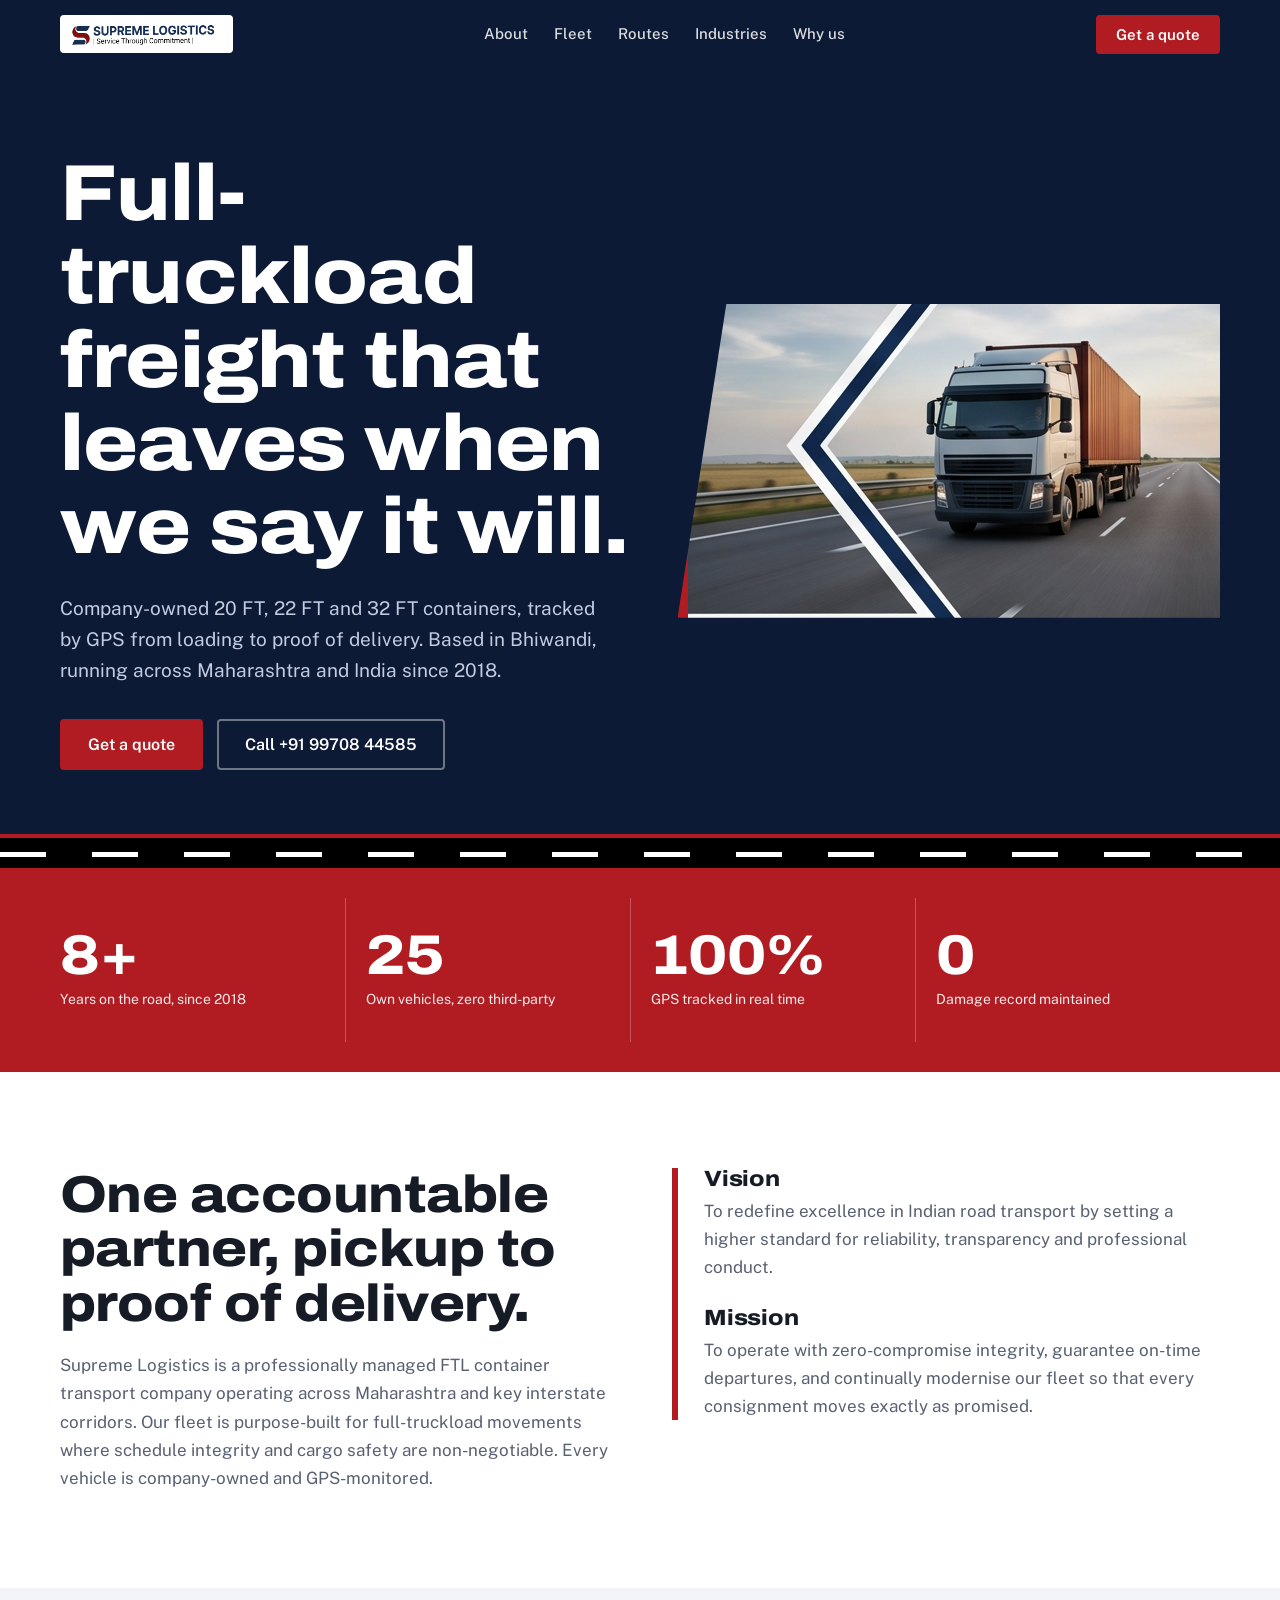
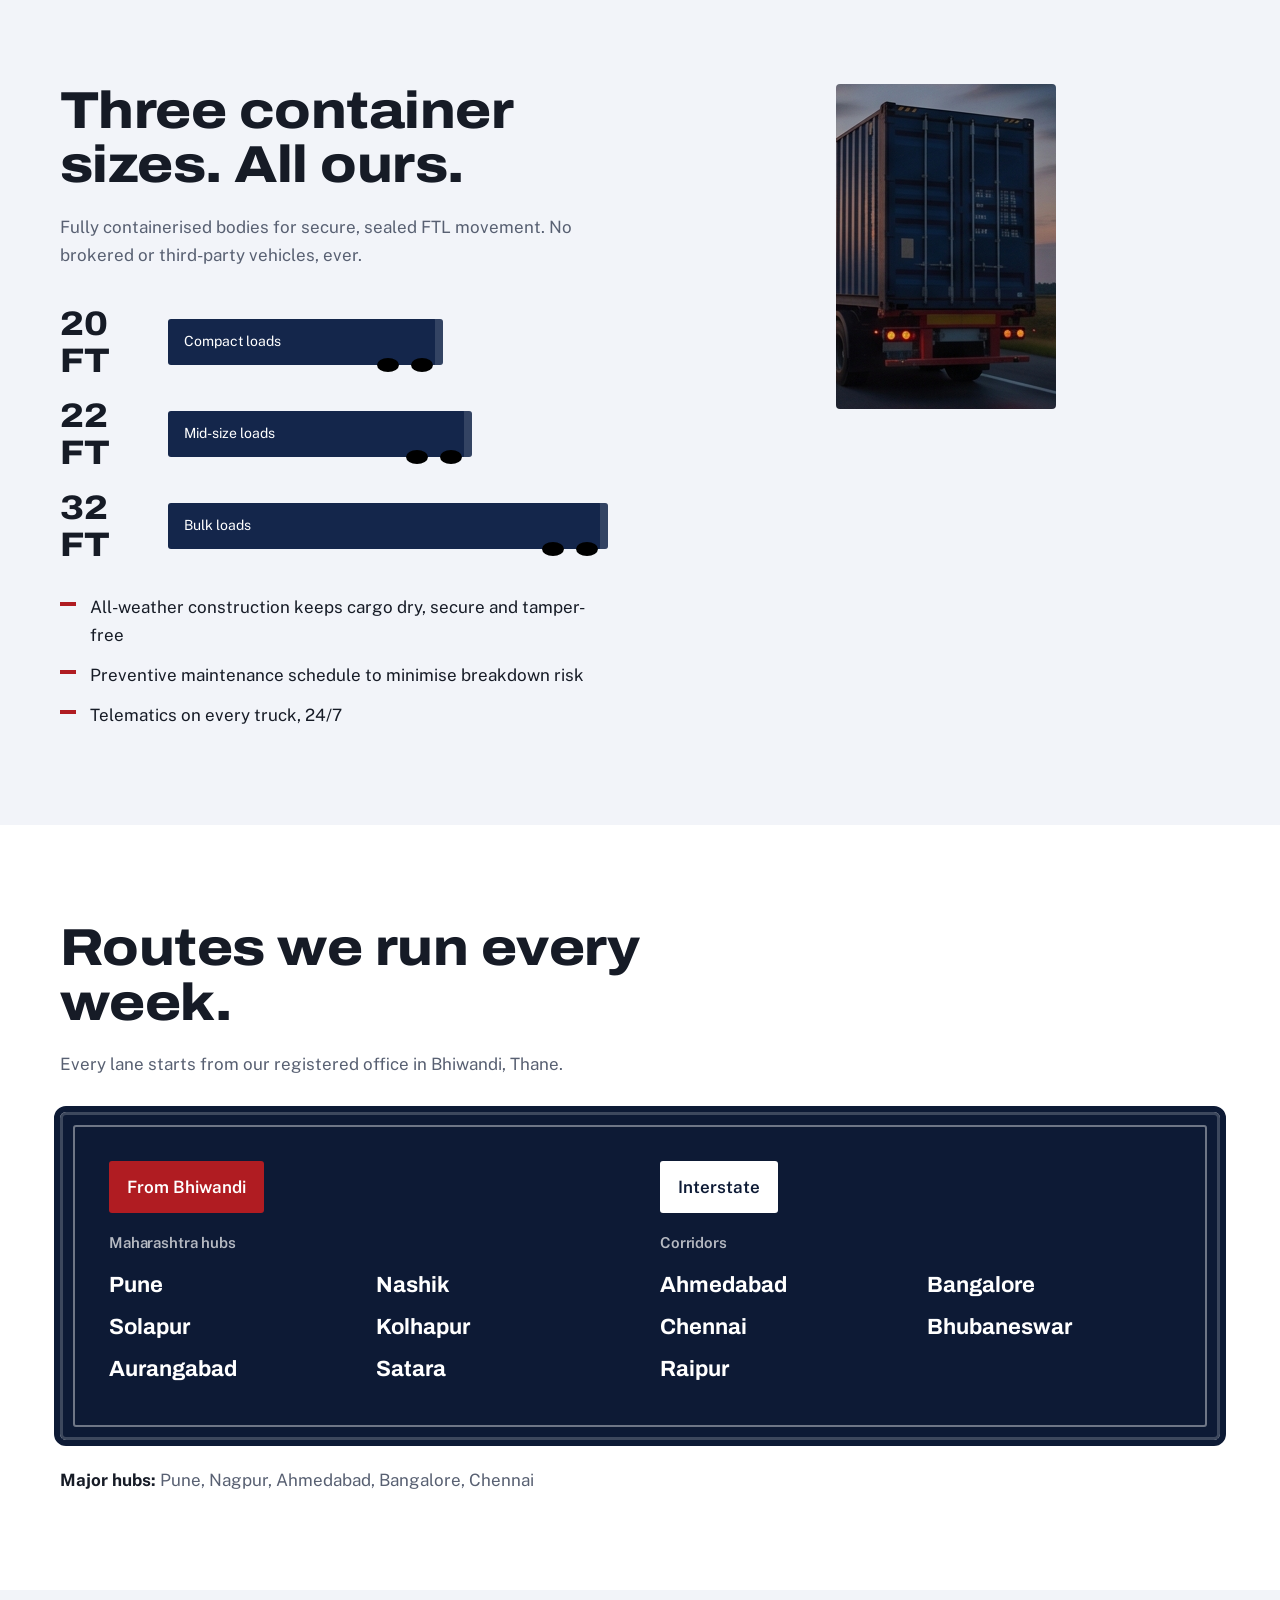
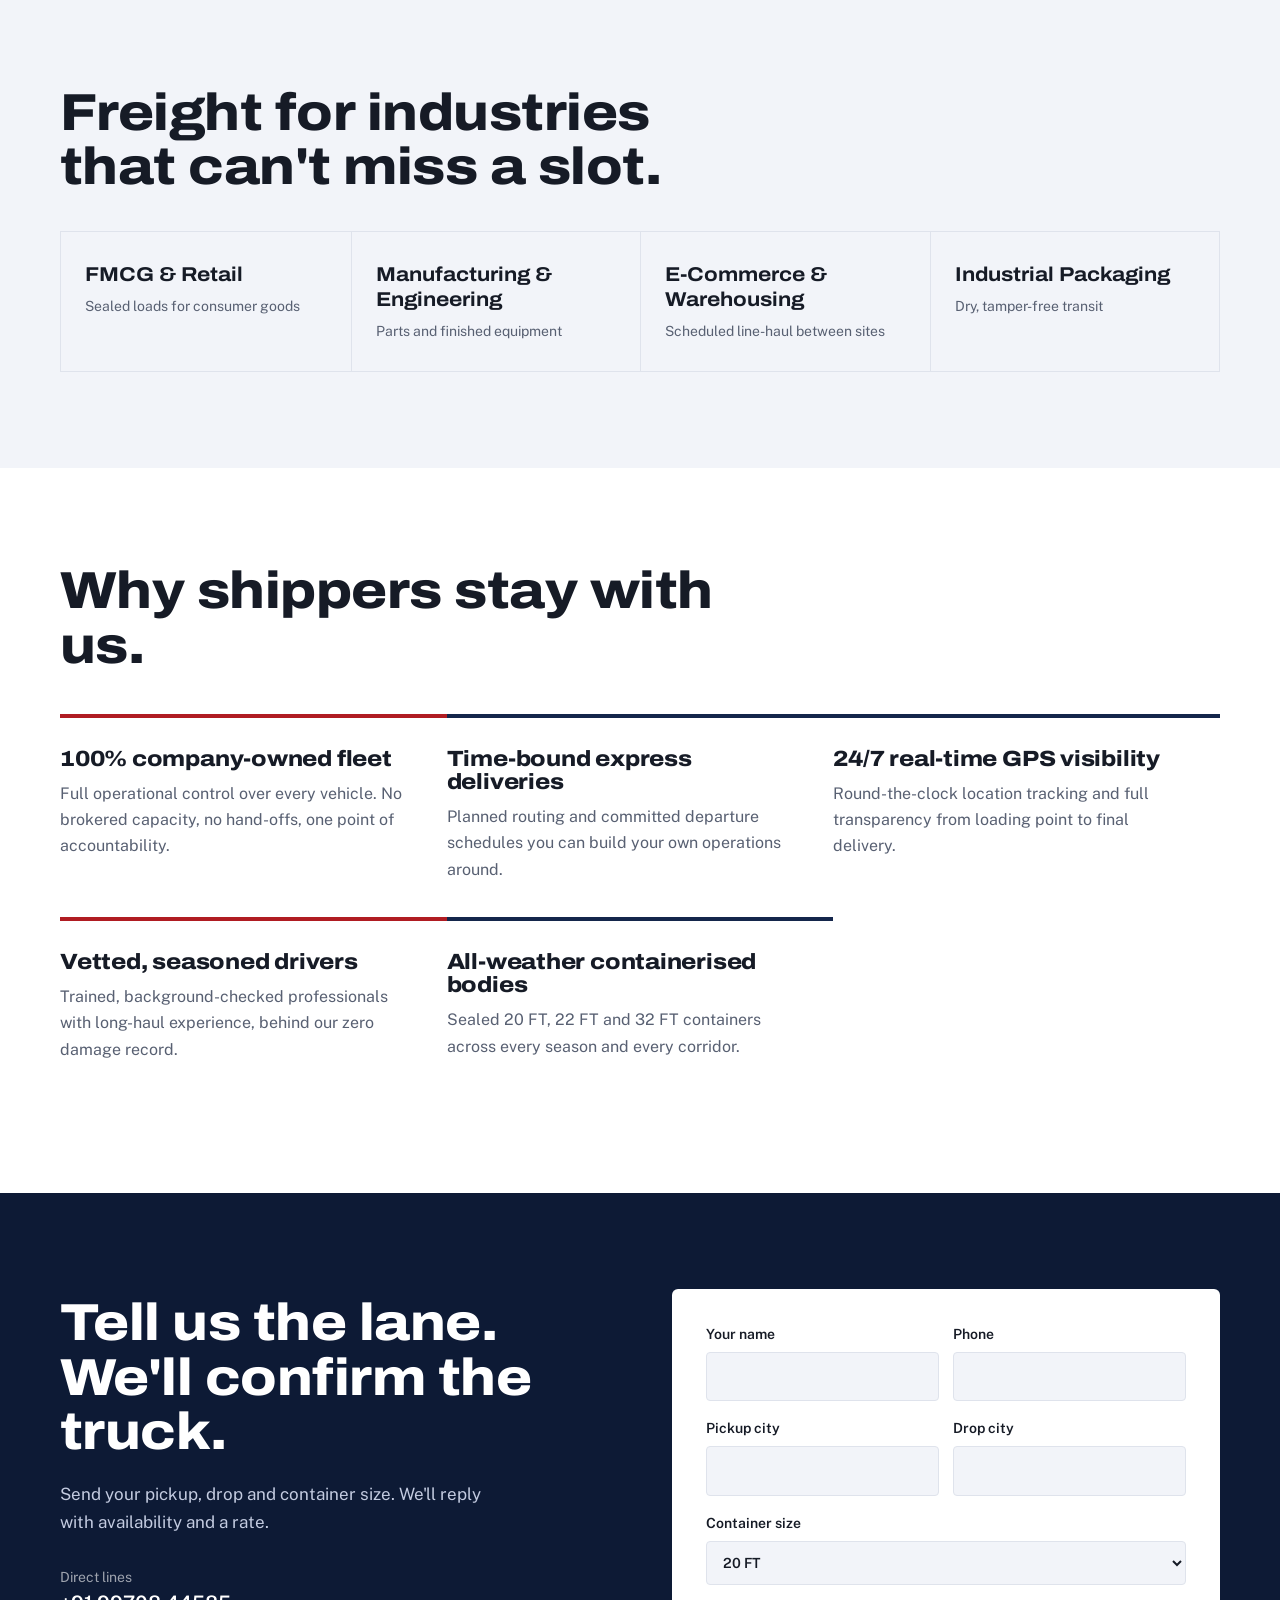
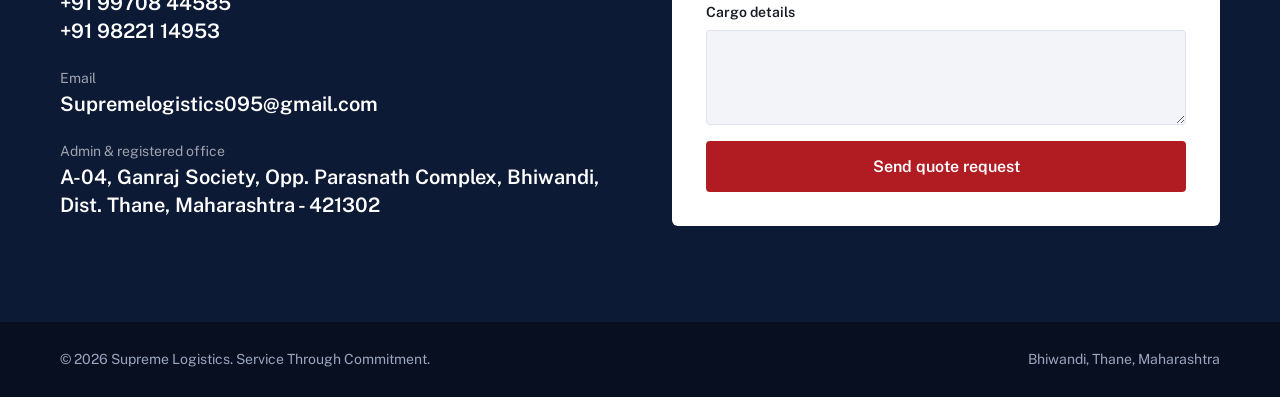
==== index.html @ 93755f93 "Launch Supreme Logistics website" ====
<!DOCTYPE html>
<html lang="en">
<head>
<meta charset="utf-8">
<meta name="viewport" content="width=device-width, initial-scale=1">
<title>Supreme Logistics | FTL Container Transport, Maharashtra &amp; Interstate</title>
<meta name="description" content="Supreme Logistics runs a 100% company-owned, GPS-tracked fleet of 20 FT, 22 FT and 32 FT containers for full-truckload freight from Bhiwandi across Maharashtra and India.">
<link rel="preconnect" href="https://fonts.googleapis.com"><link rel="preconnect" href="https://fonts.gstatic.com" crossorigin>
<link href="https://fonts.googleapis.com/css2?family=Archivo:wdth,wght@62..125,500..900&family=Public+Sans:wght@400;500;600&display=swap" rel="stylesheet">
<style>
:root{--navy:#14264b;--navy2:#0d1a35;--red:#b01c22;--ink:#161b26;--mut:#586072;--bg:#fff;--soft:#f2f4f9;--line:#dfe3ec;--on:#fff}
@media(prefers-color-scheme:dark){:root{--bg:#0d1424;--soft:#141d33;--ink:#eef1f8;--mut:#a7b0c4;--line:#253150;--navy:#1c3366;--red:#d8343a}}
*{box-sizing:border-box;margin:0}html{scroll-behavior:smooth;scroll-padding-top:72px}
body{font:400 17px/1.65 "Public Sans",system-ui,sans-serif;color:var(--ink);background:var(--bg)}
h1,h2,h3,.disp{font-family:Archivo,sans-serif;font-stretch:112%;font-weight:800;line-height:1.05;letter-spacing:-.01em}
a{color:inherit}img{max-width:100%;display:block}
:focus-visible{outline:3px solid var(--red);outline-offset:3px}
.w{width:min(1160px,100% - 40px);margin-inline:auto}
section{padding:96px 0}
h2{font-size:clamp(30px,4.4vw,52px);margin-bottom:20px;max-width:18ch}
.lead{color:var(--mut);max-width:60ch}
.btn{display:inline-block;padding:14px 26px;border-radius:4px;font-weight:600;text-decoration:none;background:var(--red);color:#fff;border:2px solid var(--red);cursor:pointer;font:600 16px "Public Sans";transition:transform .15s}
.btn:hover{transform:translateY(-2px)}.btn.ghost{background:none;border-color:#ffffff66}
header{position:sticky;top:0;z-index:20;background:var(--navy2);color:#fff}
header .w{display:flex;align-items:center;justify-content:space-between;height:68px;gap:20px}
header img{height:38px;background:#fff;padding:4px 8px;border-radius:4px}
nav{display:flex;gap:26px;font-size:15px;font-weight:500}nav a{text-decoration:none;opacity:.85}nav a:hover{opacity:1}
header .btn{padding:9px 18px;font-size:15px}
.hero{background:var(--navy2);color:#fff;padding:84px 0 0;overflow:hidden;position:relative}
.hero .w{display:grid;grid-template-columns:1.05fr 1fr;gap:48px;align-items:center}
.hero h1{font-size:clamp(40px,6.2vw,84px);margin-bottom:24px}
.hero p{color:#c3cbe0;max-width:46ch;margin-bottom:32px;font-size:19px}
.hero .cta{display:flex;gap:14px;flex-wrap:wrap}
.pic{position:relative;border-left:10px solid var(--red);clip-path:polygon(9% 0,100% 0,100% 100%,0 100%);animation:in 1.1s cubic-bezier(.2,.8,.2,1) both}
.pic img{width:100%;aspect-ratio:720/500;object-fit:cover;object-position:75% 50%}
@keyframes in{from{transform:translateX(90px);opacity:0}}
.road{height:34px;margin-top:64px;background:#000;position:relative;border-top:4px solid var(--red)}
.road:after{content:"";position:absolute;inset:14px 0 auto;height:5px;background:repeating-linear-gradient(90deg,#fff 0 46px,transparent 46px 92px);animation:dash 1.6s linear infinite}
@keyframes dash{to{background-position:-92px 0}}
.stats{background:var(--red);color:#fff}.stats .w{display:grid;grid-template-columns:repeat(4,1fr)}
.stats div{padding:30px 20px;border-left:1px solid #ffffff40}.stats div:first-child{border:0;padding-left:0}
.stats b{display:block;font:800 clamp(34px,4.5vw,56px)/1 Archivo;font-stretch:112%}.stats span{font-size:14px;opacity:.9}
.two{display:grid;grid-template-columns:1fr 1fr;gap:64px;align-items:start}
.vm{border-left:6px solid var(--red);padding-left:26px;display:grid;gap:26px}
.vm h3{font-size:22px;margin-bottom:6px}.vm p{color:var(--mut)}
.soft{background:var(--soft)}
.sizes{display:grid;gap:18px;margin-top:36px}
.size{display:grid;grid-template-columns:90px 1fr;align-items:center;gap:18px}
.size b{font:800 34px Archivo;font-stretch:112%}
.bar{height:46px;background:var(--navy);border-radius:3px;display:flex;align-items:center;padding-left:16px;color:#fff;font-size:14px;position:relative;box-shadow:inset -14px 0 0 -6px #ffffff22}
.bar:after{content:"";position:absolute;right:10px;bottom:-7px;width:22px;height:14px;border-radius:50%;background:#000;box-shadow:-34px 0 #000}
.fleet img{border-radius:4px;max-height:460px;margin-inline:auto}
.ticks{list-style:none;padding:0;margin-top:30px;display:grid;gap:12px}
.ticks li{padding-left:30px;position:relative}.ticks li:before{content:"";position:absolute;left:0;top:.55em;width:16px;height:4px;background:var(--red)}
.board{background:var(--navy2);color:#fff;border-radius:6px;padding:10px;border:3px solid #fff3;outline:6px solid var(--navy2)}
.board>div{border:2px solid #fff6;border-radius:3px;padding:34px;display:grid;grid-template-columns:1fr 1fr;gap:40px}
.board h3{font-size:15px;color:#ffffffb3;font-weight:600;margin-bottom:14px;font-family:"Public Sans";font-stretch:100%}
.board ul{list-style:none;padding:0;columns:2;font:700 22px/1.9 Archivo}
.origin{margin:0 0 22px;padding:12px 18px;background:var(--red);color:#fff;border-radius:3px;display:inline-block;font-weight:600}
.hubs{margin-top:26px;color:var(--mut)}.hubs b{color:var(--ink)}
.ind{display:grid;grid-template-columns:repeat(4,1fr);margin-top:36px;border:1px solid var(--line)}
.ind div{padding:30px 24px;border-left:1px solid var(--line);font:700 20px/1.25 Archivo;font-stretch:112%}.ind div:first-child{border:0}
.ind small{display:block;margin-top:10px;font:400 14px/1.4 "Public Sans";color:var(--mut)}
.why{display:grid;grid-template-columns:repeat(3,1fr);gap:0;margin-top:40px}
.why article{padding:30px 30px 34px 0;border-top:4px solid var(--navy)}.why article:nth-child(1),.why article:nth-child(4){border-color:var(--red)}
.why h3{font-size:22px;margin-bottom:10px}.why p{color:var(--mut);font-size:16px}
.contact{background:var(--navy2);color:#fff}.contact h2{max-width:14ch}
.contact .two{align-items:center}.contact dl{display:grid;gap:22px;margin-top:30px}
.contact dt{font-size:14px;color:#ffffff99}.contact dd{font:600 20px/1.4 "Public Sans"}.contact dd a{text-decoration:none}
form{background:var(--bg);color:var(--ink);padding:34px;border-radius:6px;display:grid;gap:16px}
label{font-size:14px;font-weight:600;display:grid;gap:6px}
input,select,textarea{font:inherit;padding:12px;border:1.5px solid var(--line);border-radius:4px;background:var(--soft);color:var(--ink);width:100%}
form .r{display:grid;grid-template-columns:1fr 1fr;gap:14px}
footer{background:#080f20;color:#9aa5bf;padding:26px 0;font-size:14px}footer .w{display:flex;justify-content:space-between;flex-wrap:wrap;gap:10px}
@media(max-width:900px){nav{display:none}.hero .w,.two,.board>div{grid-template-columns:1fr}.stats .w,.ind{grid-template-columns:1fr 1fr}.why{grid-template-columns:1fr}section{padding:68px 0}.hero{padding-top:52px}.stats div:nth-child(3){border-left:0;padding-left:0}.ind div:nth-child(3){border-left:0}.ind div:nth-child(n+3){border-top:1px solid var(--line)}}
@media(prefers-reduced-motion:reduce){*{animation:none!important;scroll-behavior:auto}}
</style>
</head>
<body>
<header><div class="w"><a href="#top"><img src="assets/logo.png" alt="Supreme Logistics - Service Through Commitment"></a>
<nav aria-label="Main"><a href="#about">About</a><a href="#fleet">Fleet</a><a href="#routes">Routes</a><a href="#industries">Industries</a><a href="#why">Why us</a></nav>
<a class="btn" href="#contact">Get a quote</a></div></header>

<main id="top">
<div class="hero"><div class="w">
<div><h1>Full-truckload freight that leaves when we say it will.</h1>
<p>Company-owned 20 FT, 22 FT and 32 FT containers, tracked by GPS from loading to proof of delivery. Based in Bhiwandi, running across Maharashtra and India since 2018.</p>
<div class="cta"><a class="btn" href="#contact">Get a quote</a><a class="btn ghost" href="tel:+919970844585">Call +91 99708 44585</a></div></div>
<div class="pic"><img src="assets/truck.png" alt="Supreme Logistics container truck on a highway" width="720" height="314"></div>
</div><div class="road" aria-hidden="true"></div></div>

<div class="stats"><div class="w">
<div><b>8+</b><span>Years on the road, since 2018</span></div>
<div><b>25</b><span>Own vehicles, zero third-party</span></div>
<div><b>100%</b><span>GPS tracked in real time</span></div>
<div><b>0</b><span>Damage record maintained</span></div></div></div>

<section id="about"><div class="w two">
<div><h2>One accountable partner, pickup to proof of delivery.</h2>
<p class="lead">Supreme Logistics is a professionally managed FTL container transport company operating across Maharashtra and key interstate corridors. Our fleet is purpose-built for full-truckload movements where schedule integrity and cargo safety are non-negotiable. Every vehicle is company-owned and GPS-monitored.</p></div>
<div class="vm"><div><h3>Vision</h3><p>To redefine excellence in Indian road transport by setting a higher standard for reliability, transparency and professional conduct.</p></div>
<div><h3>Mission</h3><p>To operate with zero-compromise integrity, guarantee on-time departures, and continually modernise our fleet so that every consignment moves exactly as promised.</p></div></div>
</div></section>

<section id="fleet" class="soft fleet"><div class="w two">
<div><h2>Three container sizes. All ours.</h2>
<p class="lead">Fully containerised bodies for secure, sealed FTL movement. No brokered or third-party vehicles, ever.</p>
<div class="sizes" role="list">
<div class="size" role="listitem"><b>20 FT</b><div class="bar" style="width:62.5%">Compact loads</div></div>
<div class="size" role="listitem"><b>22 FT</b><div class="bar" style="width:69%">Mid-size loads</div></div>
<div class="size" role="listitem"><b>32 FT</b><div class="bar" style="width:100%">Bulk loads</div></div></div>
<ul class="ticks"><li>All-weather construction keeps cargo dry, secure and tamper-free</li><li>Preventive maintenance schedule to minimise breakdown risk</li><li>Telematics on every truck, 24/7</li></ul></div>
<img src="assets/container.png" alt="Rear view of a Supreme Logistics container truck at dusk" width="220" height="325" loading="lazy"></div></section>

<section id="routes"><div class="w">
<h2>Routes we run every week.</h2>
<p class="lead" style="margin-bottom:34px">Every lane starts from our registered office in Bhiwandi, Thane.</p>
<div class="board"><div>
<div style="display:block;border:0;padding:0"><span class="origin">From Bhiwandi</span><h3>Maharashtra hubs</h3><ul><li>Pune</li><li>Solapur</li><li>Aurangabad</li><li>Nashik</li><li>Kolhapur</li><li>Satara</li></ul></div>
<div style="display:block;border:0;padding:0"><span class="origin" style="background:#fff;color:var(--navy2)">Interstate</span><h3>Corridors</h3><ul><li>Ahmedabad</li><li>Chennai</li><li>Raipur</li><li>Bangalore</li><li>Bhubaneswar</li></ul></div></div></div>
<p class="hubs"><b>Major hubs:</b> Pune, Nagpur, Ahmedabad, Bangalore, Chennai</p>
</div></section>

<section id="industries" class="soft"><div class="w">
<h2>Freight for industries that can't miss a slot.</h2>
<div class="ind"><div>FMCG &amp; Retail<small>Sealed loads for consumer goods</small></div><div>Manufacturing &amp; Engineering<small>Parts and finished equipment</small></div><div>E-Commerce &amp; Warehousing<small>Scheduled line-haul between sites</small></div><div>Industrial Packaging<small>Dry, tamper-free transit</small></div></div>
</div></section>

<section id="why"><div class="w">
<h2>Why shippers stay with us.</h2>
<div class="why">
<article><h3>100% company-owned fleet</h3><p>Full operational control over every vehicle. No brokered capacity, no hand-offs, one point of accountability.</p></article>
<article><h3>Time-bound express deliveries</h3><p>Planned routing and committed departure schedules you can build your own operations around.</p></article>
<article><h3>24/7 real-time GPS visibility</h3><p>Round-the-clock location tracking and full transparency from loading point to final delivery.</p></article>
<article><h3>Vetted, seasoned drivers</h3><p>Trained, background-checked professionals with long-haul experience, behind our zero damage record.</p></article>
<article><h3>All-weather containerised bodies</h3><p>Sealed 20 FT, 22 FT and 32 FT containers across every season and every corridor.</p></article></div>
</div></section>

<section id="contact" class="contact"><div class="w two">
<div><h2>Tell us the lane. We'll confirm the truck.</h2>
<p style="color:#c3cbe0;max-width:44ch">Send your pickup, drop and container size. We'll reply with availability and a rate.</p>
<dl><div><dt>Direct lines</dt><dd><a href="tel:+919970844585">+91 99708 44585</a><br><a href="tel:+919822114953">+91 98221 14953</a></dd></div>
<div><dt>Email</dt><dd><a href="mailto:Supremelogistics095@gmail.com">Supremelogistics095@gmail.com</a></dd></div>
<div><dt>Admin &amp; registered office</dt><dd>A-04, Ganraj Society, Opp. Parasnath Complex, Bhiwandi, Dist. Thane, Maharashtra - 421302</dd></div></dl></div>
<form id="q"><div class="r"><label>Your name<input name="n" required autocomplete="name"></label><label>Phone<input name="p" type="tel" required autocomplete="tel"></label></div>
<div class="r"><label>Pickup city<input name="a" required></label><label>Drop city<input name="b" required></label></div>
<label>Container size<select name="s"><option>20 FT</option><option>22 FT</option><option>32 FT</option><option>Not sure</option></select></label>
<label>Cargo details<textarea name="c" rows="3"></textarea></label>
<button class="btn" type="submit">Send quote request</button></form>
</div></section>
</main>
<footer><div class="w"><span>&copy; <span id="y">2026</span> Supreme Logistics. Service Through Commitment.</span><span>Bhiwandi, Thane, Maharashtra</span></div></footer>
<script>
document.getElementById('y').textContent=new Date().getFullYear();
document.getElementById('q').addEventListener('submit',function(e){e.preventDefault();var f=new FormData(this),g=function(k){return f.get(k)||'-'};
var t='Quote request%0AName: '+encodeURIComponent(g('n'))+'%0APhone: '+encodeURIComponent(g('p'))+'%0APickup: '+encodeURIComponent(g('a'))+'%0ADrop: '+encodeURIComponent(g('b'))+'%0AContainer: '+encodeURIComponent(g('s'))+'%0ACargo: '+encodeURIComponent(g('c'));
window.open('https://wa.me/919970844585?text='+t,'_blank','noopener')});
</script>
</body>
</html>
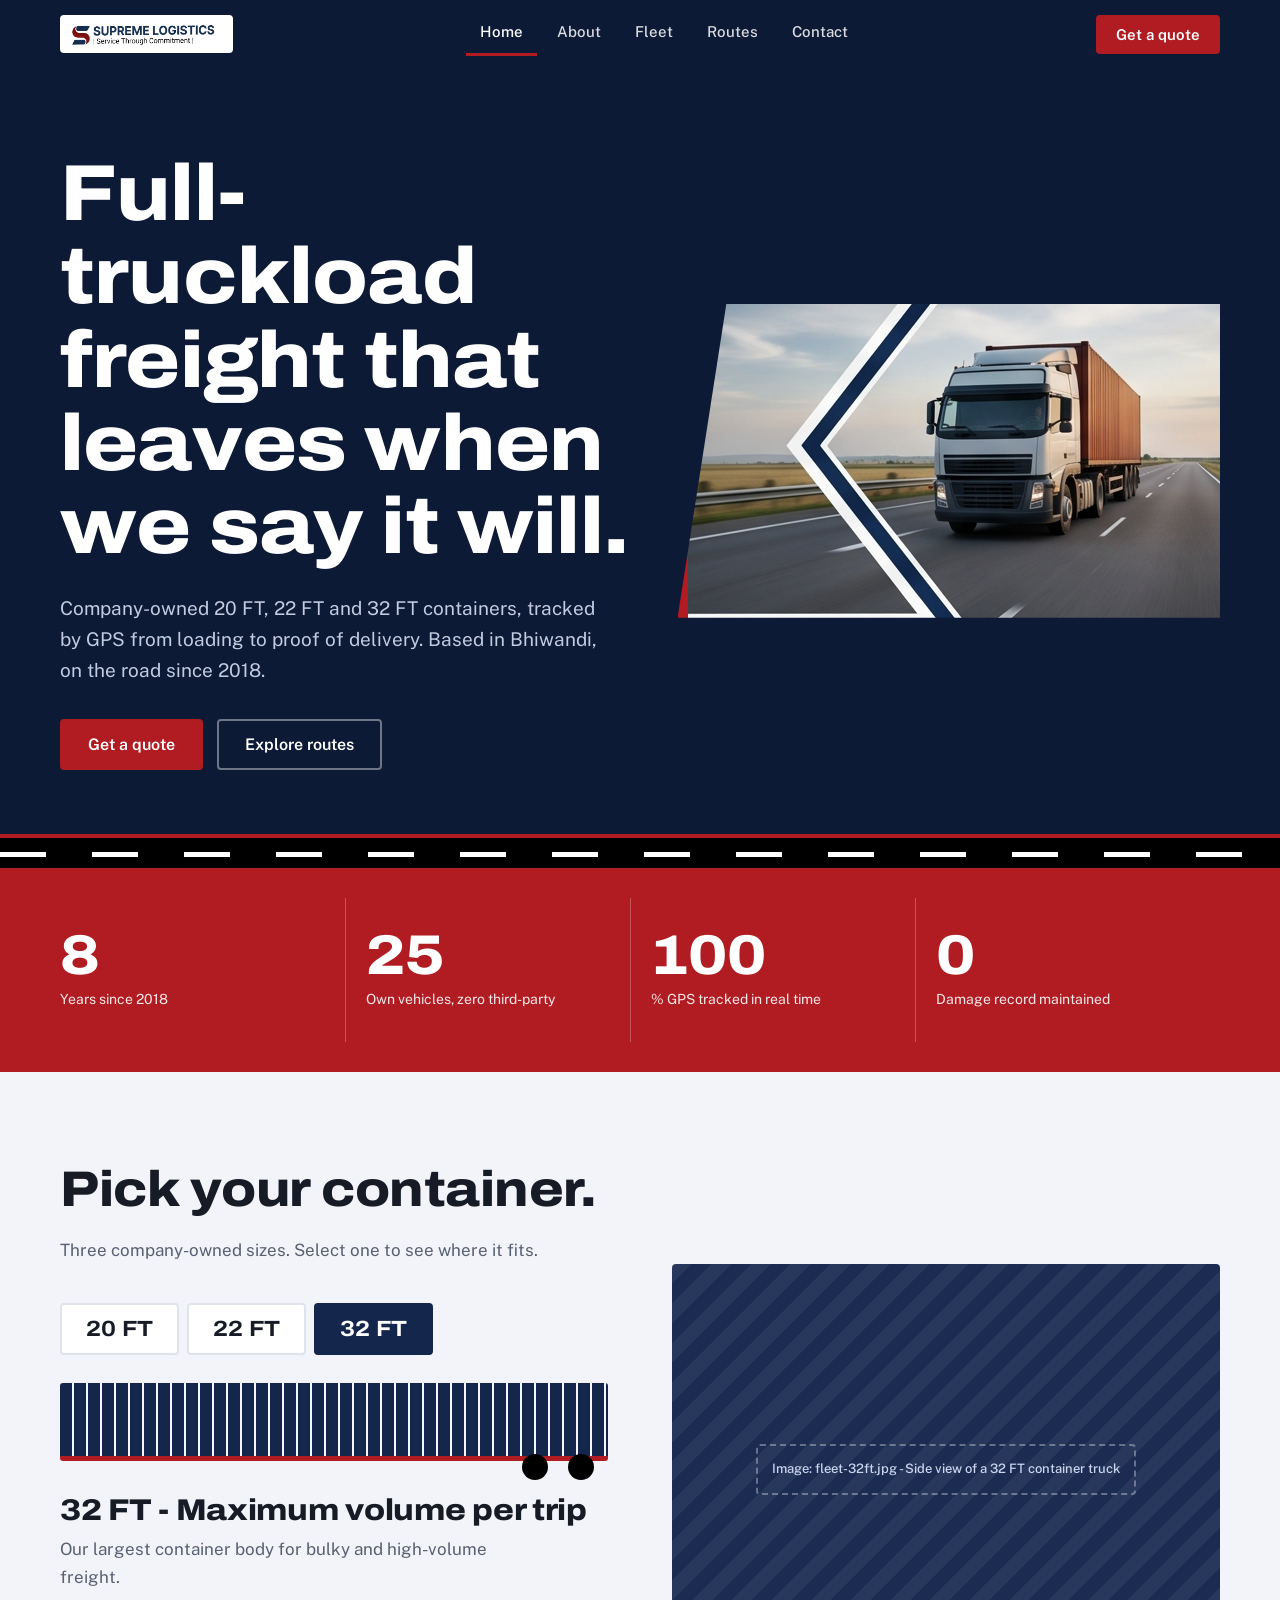
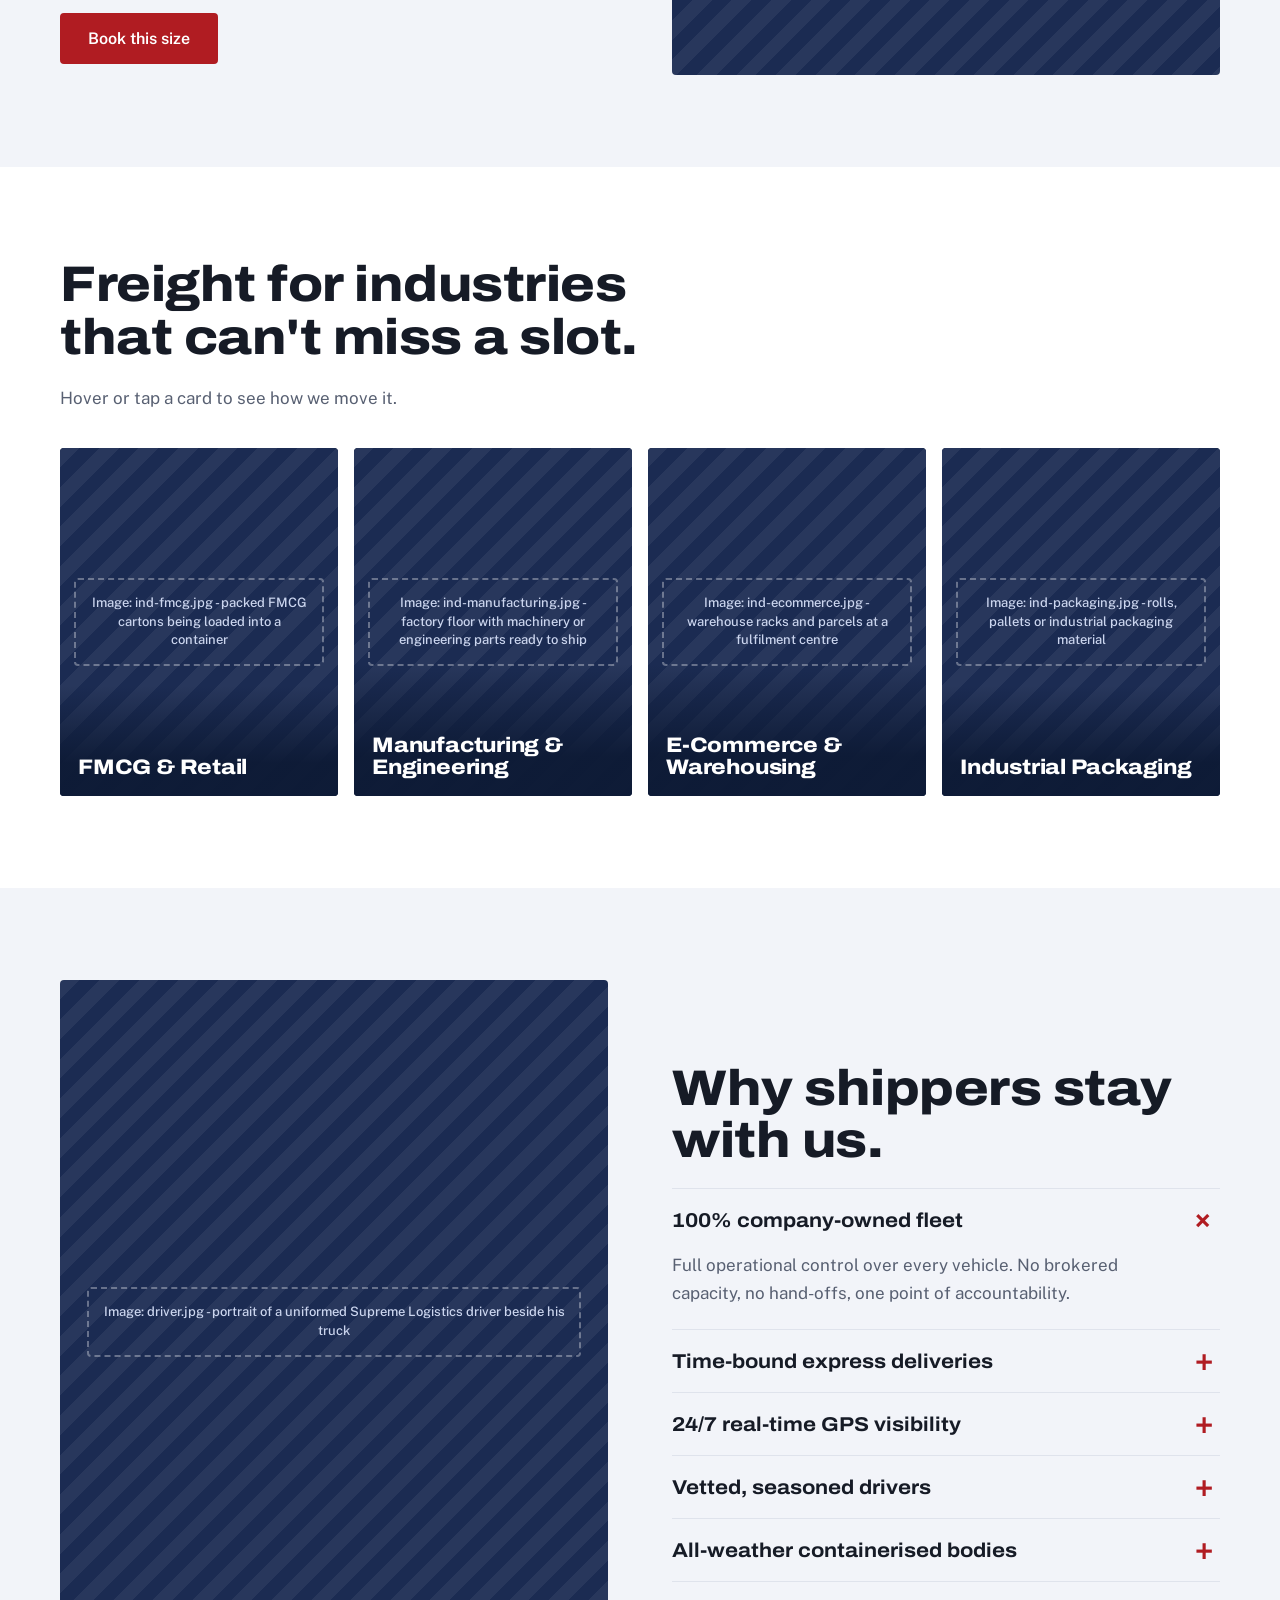
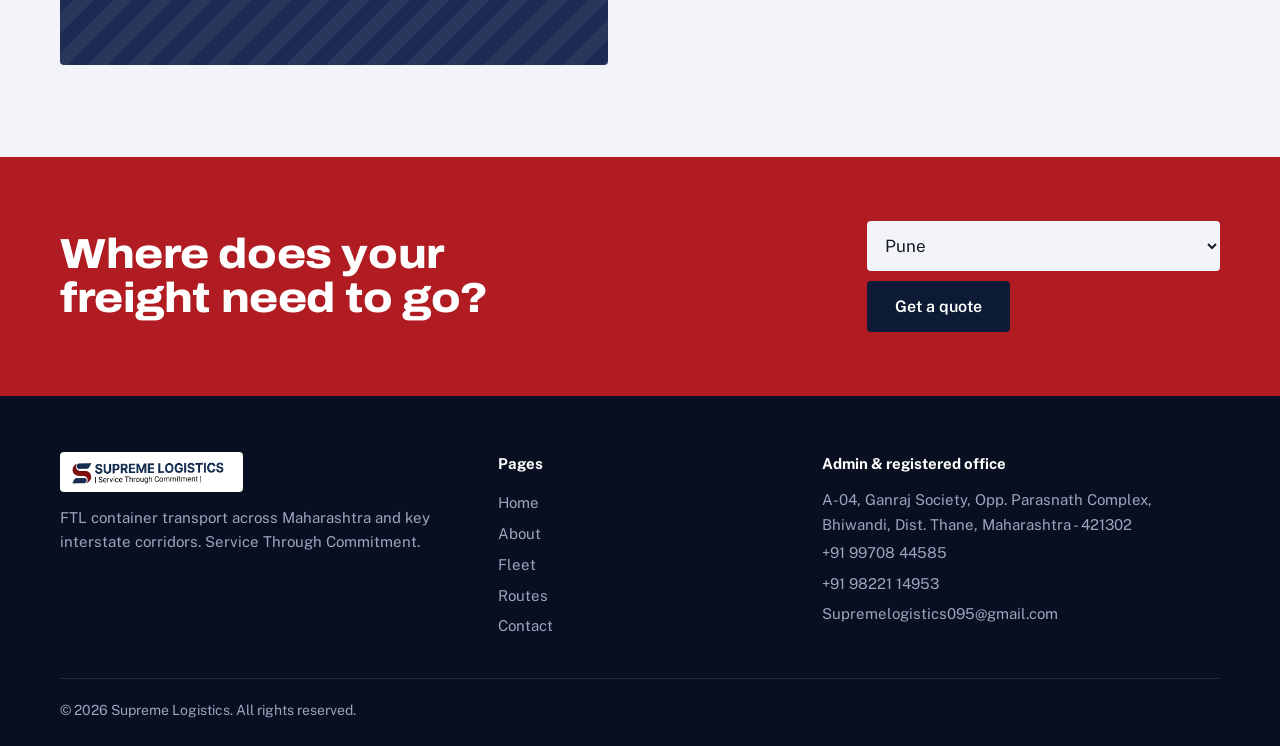
==== commit 3b35d940: "Multi-page interactive site with image placeholders" ====
--- a/index.html
+++ b/index.html
@@ -1,160 +1,23 @@
 <!DOCTYPE html>
-<html lang="en">
-<head>
-<meta charset="utf-8">
-<meta name="viewport" content="width=device-width, initial-scale=1">
-<title>Supreme Logistics | FTL Container Transport, Maharashtra &amp; Interstate</title>
-<meta name="description" content="Supreme Logistics runs a 100% company-owned, GPS-tracked fleet of 20 FT, 22 FT and 32 FT containers for full-truckload freight from Bhiwandi across Maharashtra and India.">
+<html lang="en"><head><meta charset="utf-8"><meta name="viewport" content="width=device-width, initial-scale=1">
+<title>FTL Container Transport, Maharashtra & Interstate | Supreme Logistics</title><meta name="description" content="Company-owned, GPS-tracked 20, 22 and 32 FT container trucks from Bhiwandi across Maharashtra and India.">
 <link rel="preconnect" href="https://fonts.googleapis.com"><link rel="preconnect" href="https://fonts.gstatic.com" crossorigin>
 <link href="https://fonts.googleapis.com/css2?family=Archivo:wdth,wght@62..125,500..900&family=Public+Sans:wght@400;500;600&display=swap" rel="stylesheet">
-<style>
-:root{--navy:#14264b;--navy2:#0d1a35;--red:#b01c22;--ink:#161b26;--mut:#586072;--bg:#fff;--soft:#f2f4f9;--line:#dfe3ec;--on:#fff}
-@media(prefers-color-scheme:dark){:root{--bg:#0d1424;--soft:#141d33;--ink:#eef1f8;--mut:#a7b0c4;--line:#253150;--navy:#1c3366;--red:#d8343a}}
-*{box-sizing:border-box;margin:0}html{scroll-behavior:smooth;scroll-padding-top:72px}
-body{font:400 17px/1.65 "Public Sans",system-ui,sans-serif;color:var(--ink);background:var(--bg)}
-h1,h2,h3,.disp{font-family:Archivo,sans-serif;font-stretch:112%;font-weight:800;line-height:1.05;letter-spacing:-.01em}
-a{color:inherit}img{max-width:100%;display:block}
-:focus-visible{outline:3px solid var(--red);outline-offset:3px}
-.w{width:min(1160px,100% - 40px);margin-inline:auto}
-section{padding:96px 0}
-h2{font-size:clamp(30px,4.4vw,52px);margin-bottom:20px;max-width:18ch}
-.lead{color:var(--mut);max-width:60ch}
-.btn{display:inline-block;padding:14px 26px;border-radius:4px;font-weight:600;text-decoration:none;background:var(--red);color:#fff;border:2px solid var(--red);cursor:pointer;font:600 16px "Public Sans";transition:transform .15s}
-.btn:hover{transform:translateY(-2px)}.btn.ghost{background:none;border-color:#ffffff66}
-header{position:sticky;top:0;z-index:20;background:var(--navy2);color:#fff}
-header .w{display:flex;align-items:center;justify-content:space-between;height:68px;gap:20px}
-header img{height:38px;background:#fff;padding:4px 8px;border-radius:4px}
-nav{display:flex;gap:26px;font-size:15px;font-weight:500}nav a{text-decoration:none;opacity:.85}nav a:hover{opacity:1}
-header .btn{padding:9px 18px;font-size:15px}
-.hero{background:var(--navy2);color:#fff;padding:84px 0 0;overflow:hidden;position:relative}
-.hero .w{display:grid;grid-template-columns:1.05fr 1fr;gap:48px;align-items:center}
-.hero h1{font-size:clamp(40px,6.2vw,84px);margin-bottom:24px}
-.hero p{color:#c3cbe0;max-width:46ch;margin-bottom:32px;font-size:19px}
-.hero .cta{display:flex;gap:14px;flex-wrap:wrap}
-.pic{position:relative;border-left:10px solid var(--red);clip-path:polygon(9% 0,100% 0,100% 100%,0 100%);animation:in 1.1s cubic-bezier(.2,.8,.2,1) both}
-.pic img{width:100%;aspect-ratio:720/500;object-fit:cover;object-position:75% 50%}
-@keyframes in{from{transform:translateX(90px);opacity:0}}
-.road{height:34px;margin-top:64px;background:#000;position:relative;border-top:4px solid var(--red)}
-.road:after{content:"";position:absolute;inset:14px 0 auto;height:5px;background:repeating-linear-gradient(90deg,#fff 0 46px,transparent 46px 92px);animation:dash 1.6s linear infinite}
-@keyframes dash{to{background-position:-92px 0}}
-.stats{background:var(--red);color:#fff}.stats .w{display:grid;grid-template-columns:repeat(4,1fr)}
-.stats div{padding:30px 20px;border-left:1px solid #ffffff40}.stats div:first-child{border:0;padding-left:0}
-.stats b{display:block;font:800 clamp(34px,4.5vw,56px)/1 Archivo;font-stretch:112%}.stats span{font-size:14px;opacity:.9}
-.two{display:grid;grid-template-columns:1fr 1fr;gap:64px;align-items:start}
-.vm{border-left:6px solid var(--red);padding-left:26px;display:grid;gap:26px}
-.vm h3{font-size:22px;margin-bottom:6px}.vm p{color:var(--mut)}
-.soft{background:var(--soft)}
-.sizes{display:grid;gap:18px;margin-top:36px}
-.size{display:grid;grid-template-columns:90px 1fr;align-items:center;gap:18px}
-.size b{font:800 34px Archivo;font-stretch:112%}
-.bar{height:46px;background:var(--navy);border-radius:3px;display:flex;align-items:center;padding-left:16px;color:#fff;font-size:14px;position:relative;box-shadow:inset -14px 0 0 -6px #ffffff22}
-.bar:after{content:"";position:absolute;right:10px;bottom:-7px;width:22px;height:14px;border-radius:50%;background:#000;box-shadow:-34px 0 #000}
-.fleet img{border-radius:4px;max-height:460px;margin-inline:auto}
-.ticks{list-style:none;padding:0;margin-top:30px;display:grid;gap:12px}
-.ticks li{padding-left:30px;position:relative}.ticks li:before{content:"";position:absolute;left:0;top:.55em;width:16px;height:4px;background:var(--red)}
-.board{background:var(--navy2);color:#fff;border-radius:6px;padding:10px;border:3px solid #fff3;outline:6px solid var(--navy2)}
-.board>div{border:2px solid #fff6;border-radius:3px;padding:34px;display:grid;grid-template-columns:1fr 1fr;gap:40px}
-.board h3{font-size:15px;color:#ffffffb3;font-weight:600;margin-bottom:14px;font-family:"Public Sans";font-stretch:100%}
-.board ul{list-style:none;padding:0;columns:2;font:700 22px/1.9 Archivo}
-.origin{margin:0 0 22px;padding:12px 18px;background:var(--red);color:#fff;border-radius:3px;display:inline-block;font-weight:600}
-.hubs{margin-top:26px;color:var(--mut)}.hubs b{color:var(--ink)}
-.ind{display:grid;grid-template-columns:repeat(4,1fr);margin-top:36px;border:1px solid var(--line)}
-.ind div{padding:30px 24px;border-left:1px solid var(--line);font:700 20px/1.25 Archivo;font-stretch:112%}.ind div:first-child{border:0}
-.ind small{display:block;margin-top:10px;font:400 14px/1.4 "Public Sans";color:var(--mut)}
-.why{display:grid;grid-template-columns:repeat(3,1fr);gap:0;margin-top:40px}
-.why article{padding:30px 30px 34px 0;border-top:4px solid var(--navy)}.why article:nth-child(1),.why article:nth-child(4){border-color:var(--red)}
-.why h3{font-size:22px;margin-bottom:10px}.why p{color:var(--mut);font-size:16px}
-.contact{background:var(--navy2);color:#fff}.contact h2{max-width:14ch}
-.contact .two{align-items:center}.contact dl{display:grid;gap:22px;margin-top:30px}
-.contact dt{font-size:14px;color:#ffffff99}.contact dd{font:600 20px/1.4 "Public Sans"}.contact dd a{text-decoration:none}
-form{background:var(--bg);color:var(--ink);padding:34px;border-radius:6px;display:grid;gap:16px}
-label{font-size:14px;font-weight:600;display:grid;gap:6px}
-input,select,textarea{font:inherit;padding:12px;border:1.5px solid var(--line);border-radius:4px;background:var(--soft);color:var(--ink);width:100%}
-form .r{display:grid;grid-template-columns:1fr 1fr;gap:14px}
-footer{background:#080f20;color:#9aa5bf;padding:26px 0;font-size:14px}footer .w{display:flex;justify-content:space-between;flex-wrap:wrap;gap:10px}
-@media(max-width:900px){nav{display:none}.hero .w,.two,.board>div{grid-template-columns:1fr}.stats .w,.ind{grid-template-columns:1fr 1fr}.why{grid-template-columns:1fr}section{padding:68px 0}.hero{padding-top:52px}.stats div:nth-child(3){border-left:0;padding-left:0}.ind div:nth-child(3){border-left:0}.ind div:nth-child(n+3){border-top:1px solid var(--line)}}
-@media(prefers-reduced-motion:reduce){*{animation:none!important;scroll-behavior:auto}}
-</style>
-</head>
-<body>
-<header><div class="w"><a href="#top"><img src="assets/logo.png" alt="Supreme Logistics - Service Through Commitment"></a>
-<nav aria-label="Main"><a href="#about">About</a><a href="#fleet">Fleet</a><a href="#routes">Routes</a><a href="#industries">Industries</a><a href="#why">Why us</a></nav>
-<a class="btn" href="#contact">Get a quote</a></div></header>
-
-<main id="top">
-<div class="hero"><div class="w">
-<div><h1>Full-truckload freight that leaves when we say it will.</h1>
-<p>Company-owned 20 FT, 22 FT and 32 FT containers, tracked by GPS from loading to proof of delivery. Based in Bhiwandi, running across Maharashtra and India since 2018.</p>
-<div class="cta"><a class="btn" href="#contact">Get a quote</a><a class="btn ghost" href="tel:+919970844585">Call +91 99708 44585</a></div></div>
-<div class="pic"><img src="assets/truck.png" alt="Supreme Logistics container truck on a highway" width="720" height="314"></div>
-</div><div class="road" aria-hidden="true"></div></div>
-
-<div class="stats"><div class="w">
-<div><b>8+</b><span>Years on the road, since 2018</span></div>
-<div><b>25</b><span>Own vehicles, zero third-party</span></div>
-<div><b>100%</b><span>GPS tracked in real time</span></div>
-<div><b>0</b><span>Damage record maintained</span></div></div></div>
-
-<section id="about"><div class="w two">
-<div><h2>One accountable partner, pickup to proof of delivery.</h2>
-<p class="lead">Supreme Logistics is a professionally managed FTL container transport company operating across Maharashtra and key interstate corridors. Our fleet is purpose-built for full-truckload movements where schedule integrity and cargo safety are non-negotiable. Every vehicle is company-owned and GPS-monitored.</p></div>
-<div class="vm"><div><h3>Vision</h3><p>To redefine excellence in Indian road transport by setting a higher standard for reliability, transparency and professional conduct.</p></div>
-<div><h3>Mission</h3><p>To operate with zero-compromise integrity, guarantee on-time departures, and continually modernise our fleet so that every consignment moves exactly as promised.</p></div></div>
-</div></section>
-
-<section id="fleet" class="soft fleet"><div class="w two">
-<div><h2>Three container sizes. All ours.</h2>
-<p class="lead">Fully containerised bodies for secure, sealed FTL movement. No brokered or third-party vehicles, ever.</p>
-<div class="sizes" role="list">
-<div class="size" role="listitem"><b>20 FT</b><div class="bar" style="width:62.5%">Compact loads</div></div>
-<div class="size" role="listitem"><b>22 FT</b><div class="bar" style="width:69%">Mid-size loads</div></div>
-<div class="size" role="listitem"><b>32 FT</b><div class="bar" style="width:100%">Bulk loads</div></div></div>
-<ul class="ticks"><li>All-weather construction keeps cargo dry, secure and tamper-free</li><li>Preventive maintenance schedule to minimise breakdown risk</li><li>Telematics on every truck, 24/7</li></ul></div>
-<img src="assets/container.png" alt="Rear view of a Supreme Logistics container truck at dusk" width="220" height="325" loading="lazy"></div></section>
-
-<section id="routes"><div class="w">
-<h2>Routes we run every week.</h2>
-<p class="lead" style="margin-bottom:34px">Every lane starts from our registered office in Bhiwandi, Thane.</p>
-<div class="board"><div>
-<div style="display:block;border:0;padding:0"><span class="origin">From Bhiwandi</span><h3>Maharashtra hubs</h3><ul><li>Pune</li><li>Solapur</li><li>Aurangabad</li><li>Nashik</li><li>Kolhapur</li><li>Satara</li></ul></div>
-<div style="display:block;border:0;padding:0"><span class="origin" style="background:#fff;color:var(--navy2)">Interstate</span><h3>Corridors</h3><ul><li>Ahmedabad</li><li>Chennai</li><li>Raipur</li><li>Bangalore</li><li>Bhubaneswar</li></ul></div></div></div>
-<p class="hubs"><b>Major hubs:</b> Pune, Nagpur, Ahmedabad, Bangalore, Chennai</p>
-</div></section>
-
-<section id="industries" class="soft"><div class="w">
-<h2>Freight for industries that can't miss a slot.</h2>
-<div class="ind"><div>FMCG &amp; Retail<small>Sealed loads for consumer goods</small></div><div>Manufacturing &amp; Engineering<small>Parts and finished equipment</small></div><div>E-Commerce &amp; Warehousing<small>Scheduled line-haul between sites</small></div><div>Industrial Packaging<small>Dry, tamper-free transit</small></div></div>
-</div></section>
-
-<section id="why"><div class="w">
-<h2>Why shippers stay with us.</h2>
-<div class="why">
-<article><h3>100% company-owned fleet</h3><p>Full operational control over every vehicle. No brokered capacity, no hand-offs, one point of accountability.</p></article>
-<article><h3>Time-bound express deliveries</h3><p>Planned routing and committed departure schedules you can build your own operations around.</p></article>
-<article><h3>24/7 real-time GPS visibility</h3><p>Round-the-clock location tracking and full transparency from loading point to final delivery.</p></article>
-<article><h3>Vetted, seasoned drivers</h3><p>Trained, background-checked professionals with long-haul experience, behind our zero damage record.</p></article>
-<article><h3>All-weather containerised bodies</h3><p>Sealed 20 FT, 22 FT and 32 FT containers across every season and every corridor.</p></article></div>
-</div></section>
-
-<section id="contact" class="contact"><div class="w two">
-<div><h2>Tell us the lane. We'll confirm the truck.</h2>
-<p style="color:#c3cbe0;max-width:44ch">Send your pickup, drop and container size. We'll reply with availability and a rate.</p>
-<dl><div><dt>Direct lines</dt><dd><a href="tel:+919970844585">+91 99708 44585</a><br><a href="tel:+919822114953">+91 98221 14953</a></dd></div>
-<div><dt>Email</dt><dd><a href="mailto:Supremelogistics095@gmail.com">Supremelogistics095@gmail.com</a></dd></div>
-<div><dt>Admin &amp; registered office</dt><dd>A-04, Ganraj Society, Opp. Parasnath Complex, Bhiwandi, Dist. Thane, Maharashtra - 421302</dd></div></dl></div>
-<form id="q"><div class="r"><label>Your name<input name="n" required autocomplete="name"></label><label>Phone<input name="p" type="tel" required autocomplete="tel"></label></div>
-<div class="r"><label>Pickup city<input name="a" required></label><label>Drop city<input name="b" required></label></div>
-<label>Container size<select name="s"><option>20 FT</option><option>22 FT</option><option>32 FT</option><option>Not sure</option></select></label>
-<label>Cargo details<textarea name="c" rows="3"></textarea></label>
-<button class="btn" type="submit">Send quote request</button></form>
-</div></section>
-</main>
-<footer><div class="w"><span>&copy; <span id="y">2026</span> Supreme Logistics. Service Through Commitment.</span><span>Bhiwandi, Thane, Maharashtra</span></div></footer>
-<script>
-document.getElementById('y').textContent=new Date().getFullYear();
-document.getElementById('q').addEventListener('submit',function(e){e.preventDefault();var f=new FormData(this),g=function(k){return f.get(k)||'-'};
-var t='Quote request%0AName: '+encodeURIComponent(g('n'))+'%0APhone: '+encodeURIComponent(g('p'))+'%0APickup: '+encodeURIComponent(g('a'))+'%0ADrop: '+encodeURIComponent(g('b'))+'%0AContainer: '+encodeURIComponent(g('s'))+'%0ACargo: '+encodeURIComponent(g('c'));
-window.open('https://wa.me/919970844585?text='+t,'_blank','noopener')});
-</script>
-</body>
-</html>
+<link rel="stylesheet" href="styles.css"></head>
+<body data-p="index"><div id="hd"></div><main>
+<div class="hero"><div class="w"><div><h1>Full-truckload freight that leaves when we say it will.</h1><p>Company-owned 20 FT, 22 FT and 32 FT containers, tracked by GPS from loading to proof of delivery. Based in Bhiwandi, on the road since 2018.</p><div class="cta"><a class="btn" href="contact.html">Get a quote</a><a class="btn ghost" href="routes.html">Explore routes</a></div></div><div class="pic"><img src="assets/truck.png" alt="Supreme Logistics container truck on a highway" width="720" height="314"></div></div><div class="road" aria-hidden="true"></div></div>
+<div class="stats"><div class="w"><div><b data-n="8">0</b><span>Years since 2018</span></div><div><b data-n="25">0</b><span>Own vehicles, zero third-party</span></div><div><b data-n="100">0</b><span>% GPS tracked in real time</span></div><div><b data-n="0">0</b><span>Damage record maintained</span></div></div></div>
+<section class="soft"><div class="w"><h2>Pick your container.</h2><p class="lead">Three company-owned sizes. Select one to see where it fits.</p><div data-sizes></div></div></section>
+<section><div class="w"><h2>Freight for industries that can't miss a slot.</h2><p class="lead">Hover or tap a card to see how we move it.</p><div class="ind">
+<div class="card" tabindex="0"><div class="ph r45" data-src="ind-fmcg.jpg" data-cap="Image: ind-fmcg.jpg - packed FMCG cartons being loaded into a container"></div><div class="o"><h3>FMCG &amp; Retail</h3><p>Sealed full loads for consumer goods, on a timetable.</p></div></div>
+<div class="card" tabindex="0"><div class="ph r45" data-src="ind-manufacturing.jpg" data-cap="Image: ind-manufacturing.jpg - factory floor with machinery or engineering parts ready to ship"></div><div class="o"><h3>Manufacturing &amp; Engineering</h3><p>Parts and finished equipment, protected in transit.</p></div></div>
+<div class="card" tabindex="0"><div class="ph r45" data-src="ind-ecommerce.jpg" data-cap="Image: ind-ecommerce.jpg - warehouse racks and parcels at a fulfilment centre"></div><div class="o"><h3>E-Commerce &amp; Warehousing</h3><p>Scheduled line-haul between warehouses and hubs.</p></div></div>
+<div class="card" tabindex="0"><div class="ph r45" data-src="ind-packaging.jpg" data-cap="Image: ind-packaging.jpg - rolls, pallets or industrial packaging material"></div><div class="o"><h3>Industrial Packaging</h3><p>Dry, tamper-free movement of packaging materials.</p></div></div></div></div></section>
+<section class="soft"><div class="w two"><div class="ph r45" data-src="driver.jpg" data-cap="Image: driver.jpg - portrait of a uniformed Supreme Logistics driver beside his truck"></div><div><h2>Why shippers stay with us.</h2>
+<details open><summary>100% company-owned fleet</summary><p>Full operational control over every vehicle. No brokered capacity, no hand-offs, one point of accountability.</p></details>
+<details><summary>Time-bound express deliveries</summary><p>Planned routing and committed departure schedules you can build your own operations around.</p></details>
+<details><summary>24/7 real-time GPS visibility</summary><p>Round-the-clock location tracking and full transparency from loading point to final delivery.</p></details>
+<details><summary>Vetted, seasoned drivers</summary><p>Trained, background-checked professionals with long-haul experience, behind our zero damage record.</p></details>
+<details><summary>All-weather containerised bodies</summary><p>Sealed containers keep consignments dry, secure and tamper-free in every season.</p></details></div></div></section>
+<div data-cta></div>
+</main><div id="ft"></div><script src="main.js"></script></body></html>
--- a/styles.css
+++ b/styles.css
@@ -0,0 +1,76 @@
+:root{--navy:#14264b;--navy2:#0d1a35;--red:#b01c22;--ink:#161b26;--mut:#586072;--bg:#fff;--soft:#f2f4f9;--line:#dfe3ec}
+@media(prefers-color-scheme:dark){:root{--bg:#0d1424;--soft:#141d33;--ink:#eef1f8;--mut:#a7b0c4;--line:#253150;--navy:#24407f;--red:#d8343a}}
+*{box-sizing:border-box;margin:0}html{scroll-behavior:smooth}
+body{font:400 17px/1.65 "Public Sans",system-ui,sans-serif;color:var(--ink);background:var(--bg)}
+h1,h2,h3,.disp{font-family:Archivo,sans-serif;font-stretch:112%;font-weight:800;line-height:1.05;letter-spacing:-.01em}
+a{color:inherit}img{max-width:100%;display:block}:focus-visible{outline:3px solid var(--red);outline-offset:3px}
+.w{width:min(1160px,100% - 40px);margin-inline:auto}section{padding:92px 0}
+h2{font-size:clamp(30px,4.4vw,50px);margin-bottom:20px;max-width:19ch}.lead{color:var(--mut);max-width:60ch}.soft{background:var(--soft)}
+.btn{display:inline-block;padding:14px 26px;border-radius:4px;font:600 16px "Public Sans";text-decoration:none;background:var(--red);color:#fff;border:2px solid var(--red);cursor:pointer;transition:transform .15s}
+.btn:hover{transform:translateY(-2px)}.btn.ghost{background:none;border-color:#ffffff66}
+header{position:sticky;top:0;z-index:20;background:var(--navy2);color:#fff}
+header .w{display:flex;align-items:center;justify-content:space-between;min-height:68px;gap:20px;flex-wrap:wrap}
+header img{height:38px;background:#fff;padding:4px 8px;border-radius:4px}
+nav{display:flex;gap:6px;font-size:15px;font-weight:500}nav a{text-decoration:none;padding:8px 14px;border-bottom:3px solid transparent;opacity:.85}nav a:hover,nav a.on{opacity:1;border-color:var(--red)}
+header .btn{padding:9px 18px;font-size:15px}
+.ph{background:#1b2b52 repeating-linear-gradient(135deg,#ffffff0f 0 14px,transparent 14px 28px) center/cover;position:relative;display:grid;place-items:center;color:#cbd5ee;border-radius:4px;overflow:hidden;width:100%}
+.ph .cap{font:500 13px/1.45 "Public Sans";text-align:center;padding:14px;border:2px dashed #ffffff55;margin:14px;border-radius:4px;max-width:90%}.ph.ok .cap{display:none}
+.r43{aspect-ratio:4/3}.r45{aspect-ratio:4/5}.r169{aspect-ratio:16/9}
+.hero{background:var(--navy2);color:#fff;padding:84px 0 0;overflow:hidden}
+.hero .w{display:grid;grid-template-columns:1.05fr 1fr;gap:48px;align-items:center}
+.hero h1{font-size:clamp(40px,6.2vw,82px);margin-bottom:24px}.hero p{color:#c3cbe0;max-width:46ch;margin-bottom:32px;font-size:19px}
+.cta{display:flex;gap:14px;flex-wrap:wrap}
+.pic{border-left:10px solid var(--red);clip-path:polygon(9% 0,100% 0,100% 100%,0 100%);animation:in 1.1s cubic-bezier(.2,.8,.2,1) both}
+.pic img{width:100%;aspect-ratio:720/500;object-fit:cover;object-position:75% 50%}
+@keyframes in{from{transform:translateX(90px);opacity:0}}
+.road{height:34px;margin-top:64px;background:#000;position:relative;border-top:4px solid var(--red)}
+.road:after{content:"";position:absolute;inset:14px 0 auto;height:5px;background:repeating-linear-gradient(90deg,#fff 0 46px,transparent 46px 92px);animation:dash 1.6s linear infinite}
+@keyframes dash{to{background-position:-92px 0}}
+.band{background:var(--navy2);color:#fff;padding:72px 0 64px;position:relative;overflow:hidden}.band h1{font-size:clamp(36px,5.4vw,66px);max-width:17ch}.band p{color:#c3cbe0;margin-top:16px;max-width:54ch}
+.band:after{content:"";position:absolute;right:-60px;top:0;bottom:0;width:240px;background:var(--red);clip-path:polygon(45% 0,100% 0,100% 100%,0 100%);opacity:.9}
+.stats{background:var(--red);color:#fff}.stats .w{display:grid;grid-template-columns:repeat(4,1fr)}
+.stats div{padding:30px 20px;border-left:1px solid #ffffff40}.stats div:first-child{border:0;padding-left:0}
+.stats b{display:block;font:800 clamp(34px,4.5vw,56px)/1 Archivo;font-stretch:112%}.stats span{font-size:14px;opacity:.9}
+.two{display:grid;grid-template-columns:1fr 1fr;gap:64px;align-items:center}
+.tabs{display:flex;gap:8px;margin:28px 0;flex-wrap:wrap}
+.tabs button{font:700 22px Archivo;font-stretch:112%;padding:12px 24px;border:2px solid var(--line);background:var(--bg);color:var(--ink);border-radius:4px;cursor:pointer}
+.tabs button[aria-selected=true]{background:var(--navy);border-color:var(--navy);color:#fff}
+.cont{height:78px;background:repeating-linear-gradient(90deg,var(--navy) 0 12px,#ffffff30 12px 14px);border-radius:3px;position:relative;transition:width .5s cubic-bezier(.2,.8,.2,1);margin:26px 0 34px;border-bottom:5px solid var(--red)}
+.cont:after{content:"";position:absolute;right:14px;bottom:-24px;width:26px;height:26px;border-radius:50%;background:#000;box-shadow:-46px 0 #000}
+.panel h3{font-size:30px;margin-bottom:8px}.panel p{color:var(--mut);margin-bottom:22px;max-width:44ch}
+.ind{display:grid;grid-template-columns:repeat(4,1fr);gap:16px;margin-top:36px}
+.card{position:relative;overflow:hidden;border-radius:4px;color:#fff;background:var(--navy2)}
+.card .ph{border-radius:0}.card .o{position:absolute;inset:auto 0 0;padding:70px 18px 18px;background:linear-gradient(transparent,#0d1a35f2 70%);pointer-events:none}
+.card h3{font-size:21px}.card p{font-size:14px;line-height:1.45;max-height:0;opacity:0;overflow:hidden;transition:.35s;color:#d3dbee}
+.card:hover p,.card:focus-within p,.card:focus p{max-height:90px;opacity:1;margin-top:8px}
+details{border-top:1px solid var(--line)}details:last-child{border-bottom:1px solid var(--line)}
+summary{list-style:none;cursor:pointer;padding:20px 40px 20px 0;font:700 20px Archivo;font-stretch:110%;position:relative}summary::-webkit-details-marker{display:none}
+summary:after{content:"+";position:absolute;right:6px;top:14px;font-size:30px;color:var(--red);transition:transform .25s}details[open] summary:after{transform:rotate(45deg)}
+details p{color:var(--mut);padding:0 40px 22px 0}
+.ticks{list-style:none;padding:0;margin-top:26px;display:grid;gap:12px}.ticks li{padding-left:30px;position:relative}.ticks li:before{content:"";position:absolute;left:0;top:.6em;width:16px;height:4px;background:var(--red)}
+.row{display:grid;grid-template-columns:1fr 1fr;gap:64px;align-items:center;margin-top:72px}.row:nth-of-type(even)>:first-child{order:2}
+.steps{display:grid;grid-template-columns:repeat(3,1fr);margin-top:36px}.steps div{padding:26px 26px 0 0;border-top:4px solid var(--navy)}.steps div:first-child{border-color:var(--red)}.steps b{font:800 28px Archivo;font-stretch:112%;display:block}.steps p{color:var(--mut);font-size:16px}
+.chips{display:flex;flex-wrap:wrap;gap:10px;margin:8px 0 22px}.chips h3{width:100%;font:600 14px "Public Sans";color:var(--mut);margin-top:12px}
+.chips button{font:600 16px "Public Sans";padding:10px 18px;border-radius:40px;border:2px solid var(--line);background:var(--bg);color:var(--ink);cursor:pointer;transition:.15s}
+.chips button:hover{border-color:var(--navy)}.chips button[aria-pressed=true]{background:var(--red);border-color:var(--red);color:#fff}
+.lane{background:var(--navy2);color:#fff;padding:34px;border-radius:6px;border-left:8px solid var(--red)}
+.lane h3{font-size:clamp(26px,3.4vw,40px)}.lane small{display:inline-block;margin:10px 0 18px;padding:4px 12px;background:#ffffff1f;border-radius:30px;font-size:13px}.lane p{color:#c3cbe0;margin-bottom:22px}
+.line{position:relative;height:6px;margin:34px 10px 38px;background:repeating-linear-gradient(90deg,#ffffff80 0 10px,transparent 10px 20px)}
+.line:before,.line:after{content:"";position:absolute;top:-7px;width:20px;height:20px;border-radius:50%;background:#fff}.line:before{left:-10px}.line:after{right:-10px;background:var(--red)}
+.line i{position:absolute;top:-16px;left:0;width:44px;height:26px;background:var(--red);border-radius:3px;animation:go 2.4s cubic-bezier(.5,0,.3,1) forwards}
+.line span{position:absolute;top:18px;font-size:13px;opacity:.8}.line span+span{right:-10px}
+@keyframes go{to{left:calc(100% - 44px)}}
+.cb{background:var(--red);color:#fff;padding:64px 0}.cb .w{display:flex;justify-content:space-between;align-items:center;gap:30px;flex-wrap:wrap}.cb h2{margin:0;max-width:16ch;font-size:clamp(28px,3.6vw,42px)}
+.cb form{display:flex;gap:10px;flex-wrap:wrap}.cb select{font:inherit;padding:14px;border-radius:4px;border:0;min-width:200px}.cb .btn{background:var(--navy2);border-color:var(--navy2)}
+.contact{background:var(--navy2);color:#fff}.contact h2{max-width:14ch}.contact dl{display:grid;gap:22px;margin-top:30px}
+.contact dt{font-size:14px;color:#ffffff99}.contact dd{font:600 20px/1.4 "Public Sans"}.contact dd a{text-decoration:none}
+form.q{background:var(--bg);color:var(--ink);padding:34px;border-radius:6px;display:grid;gap:16px}
+label{font-size:14px;font-weight:600;display:grid;gap:6px}
+input,select,textarea{font:inherit;padding:12px;border:1.5px solid var(--line);border-radius:4px;background:var(--soft);color:var(--ink);width:100%}
+.r2{display:grid;grid-template-columns:1fr 1fr;gap:14px}
+footer{background:#080f20;color:#9aa5bf;padding:56px 0 24px;font-size:15px}
+footer .g{display:grid;grid-template-columns:1.4fr 1fr 1.4fr;gap:40px}footer h4{color:#fff;margin-bottom:12px}footer a{display:block;text-decoration:none;padding:3px 0}footer a:hover{color:#fff}
+footer .c{border-top:1px solid #ffffff1f;margin-top:36px;padding-top:20px;font-size:14px}
+@media(max-width:900px){.hero .w,.two,.row,footer .g{grid-template-columns:1fr;gap:34px}.stats .w,.ind{grid-template-columns:1fr 1fr}.steps{grid-template-columns:1fr}section{padding:64px 0}.hero{padding-top:52px}.row:nth-of-type(even)>:first-child{order:0}
+nav{order:3;width:100%;overflow-x:auto;padding-bottom:8px}.stats div:nth-child(3){border-left:0;padding-left:0}.band:after{display:none}.card p{max-height:90px;opacity:1;margin-top:8px}.r2{grid-template-columns:1fr}}
+@media(prefers-reduced-motion:reduce){*{animation:none!important;scroll-behavior:auto;transition:none!important}.line i{left:calc(100% - 44px)}}
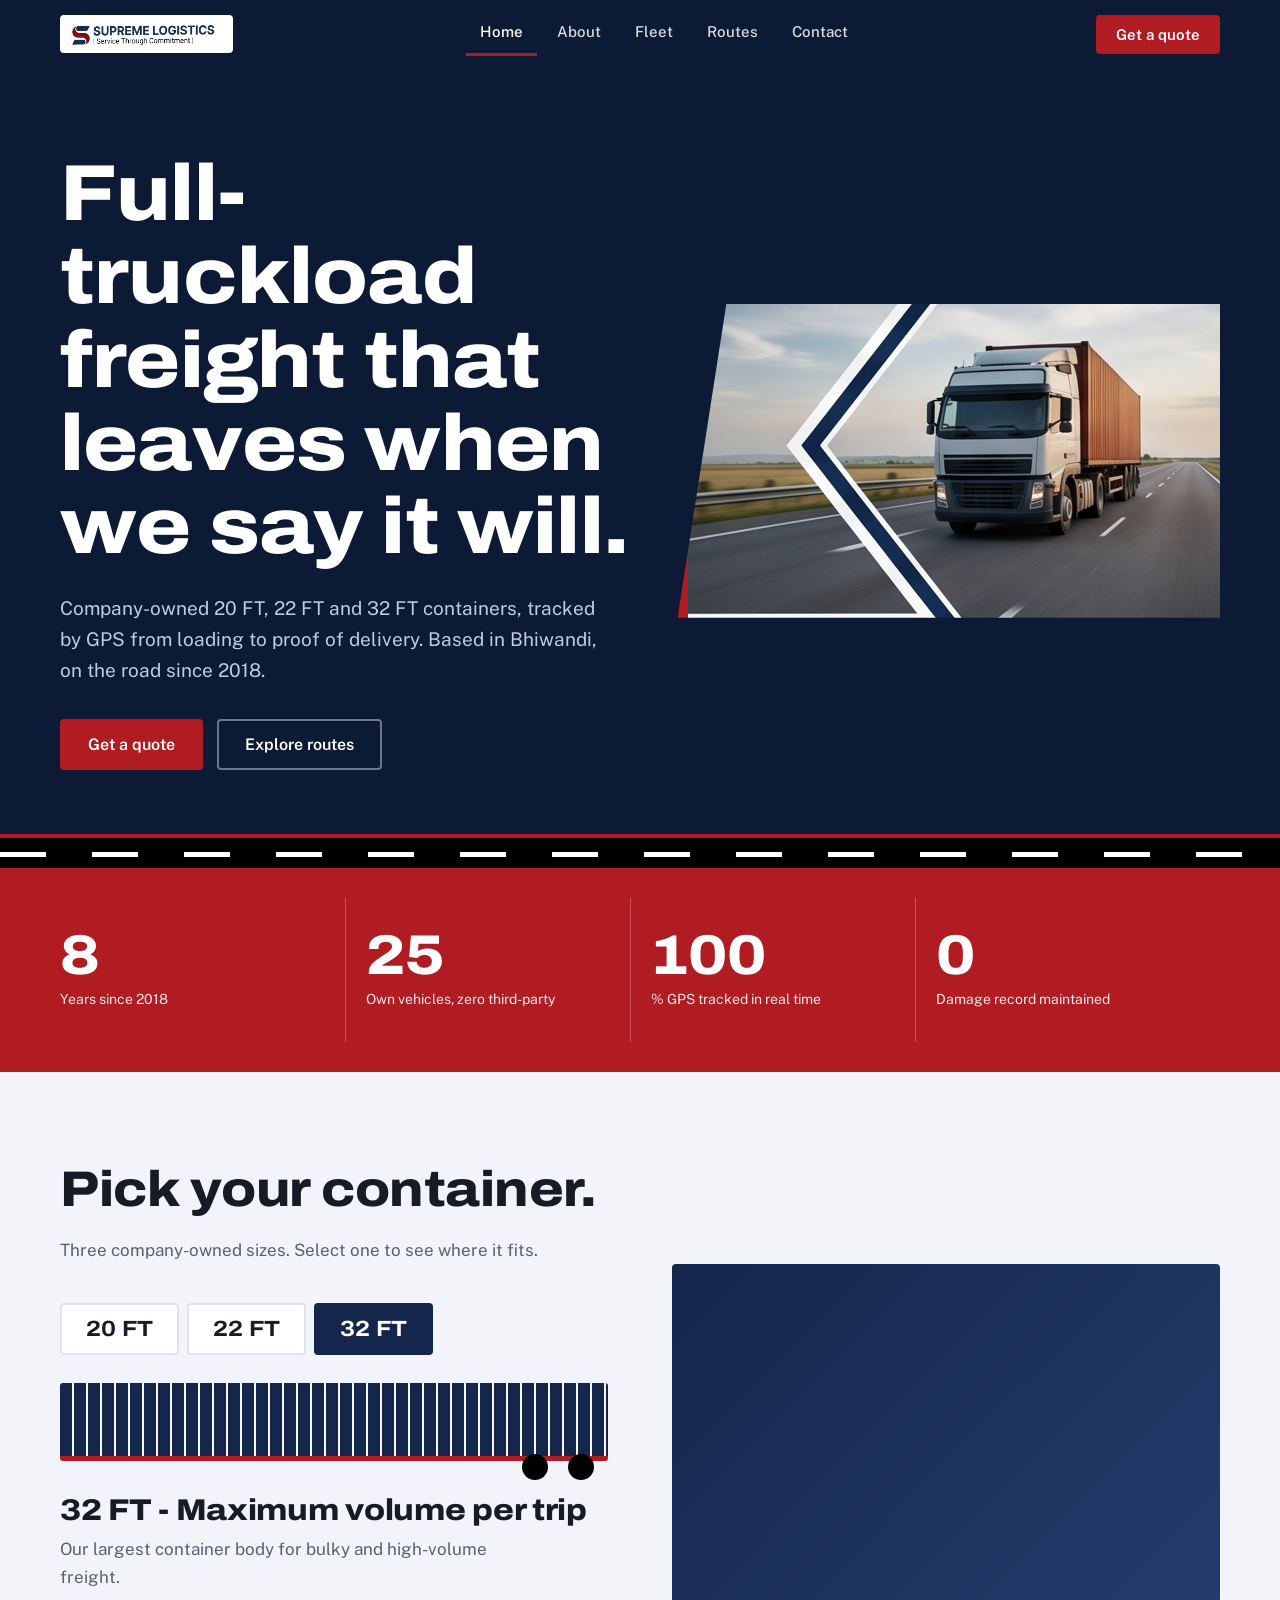
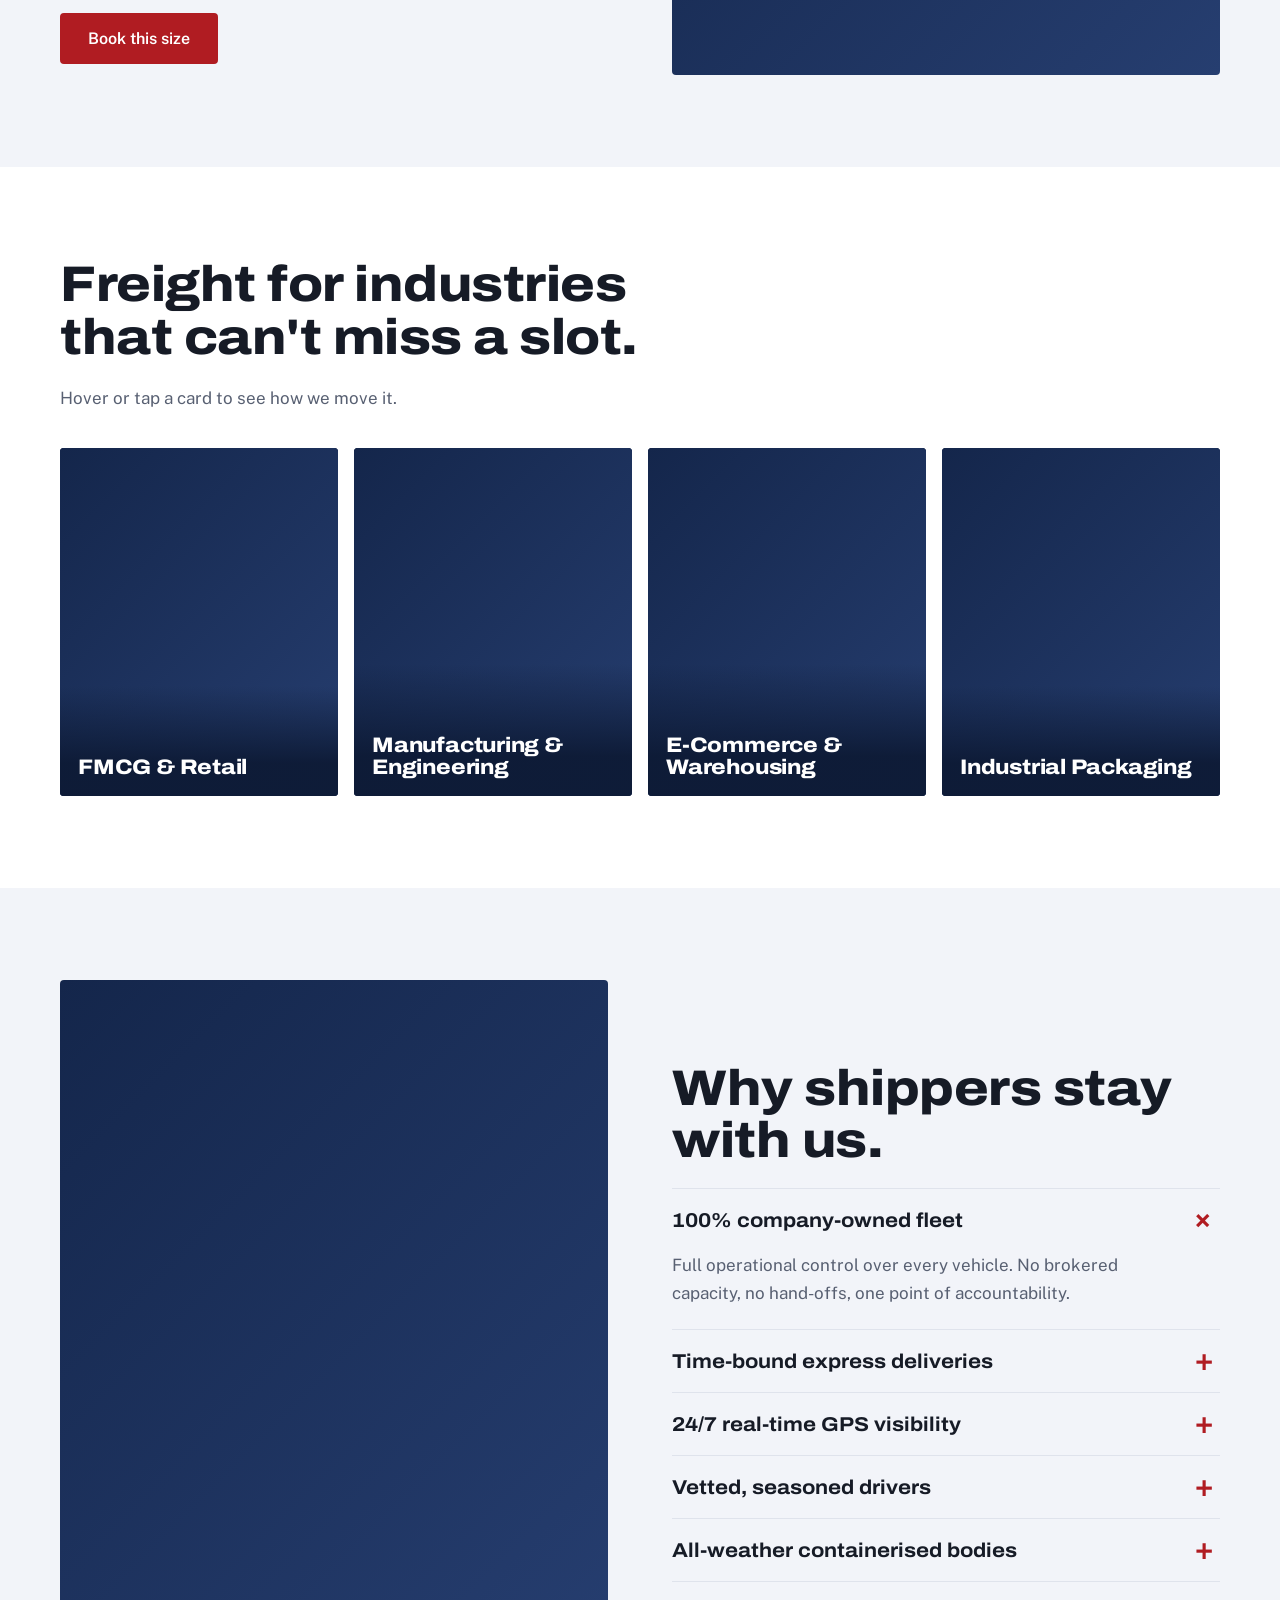
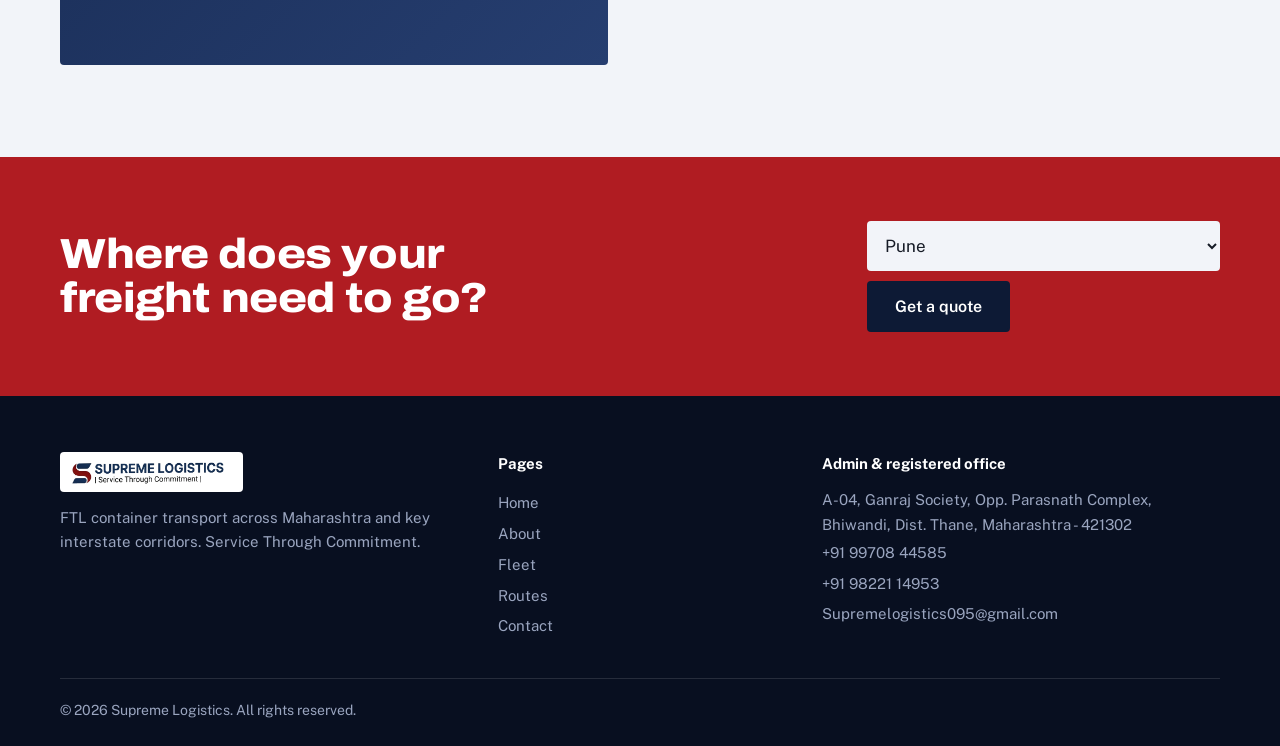
==== commit a2edf46a: "Improve fleet and packaging imagery, add WhatsApp shortcut and refresh asset cache" ====
--- a/index.html
+++ b/index.html
@@ -3,7 +3,7 @@
 <title>FTL Container Transport, Maharashtra & Interstate | Supreme Logistics</title><meta name="description" content="Company-owned, GPS-tracked 20, 22 and 32 FT container trucks from Bhiwandi across Maharashtra and India.">
 <link rel="preconnect" href="https://fonts.googleapis.com"><link rel="preconnect" href="https://fonts.gstatic.com" crossorigin>
 <link href="https://fonts.googleapis.com/css2?family=Archivo:wdth,wght@62..125,500..900&family=Public+Sans:wght@400;500;600&display=swap" rel="stylesheet">
-<link rel="stylesheet" href="styles.css"></head>
+<link rel="stylesheet" href="styles.css?v=20261114-3"></head>
 <body data-p="index"><div id="hd"></div><main>
 <div class="hero"><div class="w"><div><h1>Full-truckload freight that leaves when we say it will.</h1><p>Company-owned 20 FT, 22 FT and 32 FT containers, tracked by GPS from loading to proof of delivery. Based in Bhiwandi, on the road since 2018.</p><div class="cta"><a class="btn" href="contact.html">Get a quote</a><a class="btn ghost" href="routes.html">Explore routes</a></div></div><div class="pic"><img src="assets/truck.png" alt="Supreme Logistics container truck on a highway" width="720" height="314"></div></div><div class="road" aria-hidden="true"></div></div>
 <div class="stats"><div class="w"><div><b data-n="8">0</b><span>Years since 2018</span></div><div><b data-n="25">0</b><span>Own vehicles, zero third-party</span></div><div><b data-n="100">0</b><span>% GPS tracked in real time</span></div><div><b data-n="0">0</b><span>Damage record maintained</span></div></div></div>
@@ -20,4 +20,4 @@
 <details><summary>Vetted, seasoned drivers</summary><p>Trained, background-checked professionals with long-haul experience, behind our zero damage record.</p></details>
 <details><summary>All-weather containerised bodies</summary><p>Sealed containers keep consignments dry, secure and tamper-free in every season.</p></details></div></div></section>
 <div data-cta></div>
-</main><div id="ft"></div><script src="main.js"></script></body></html>
+</main><div id="ft"></div><script src="main.js?v=20261114-3"></script></body></html>
